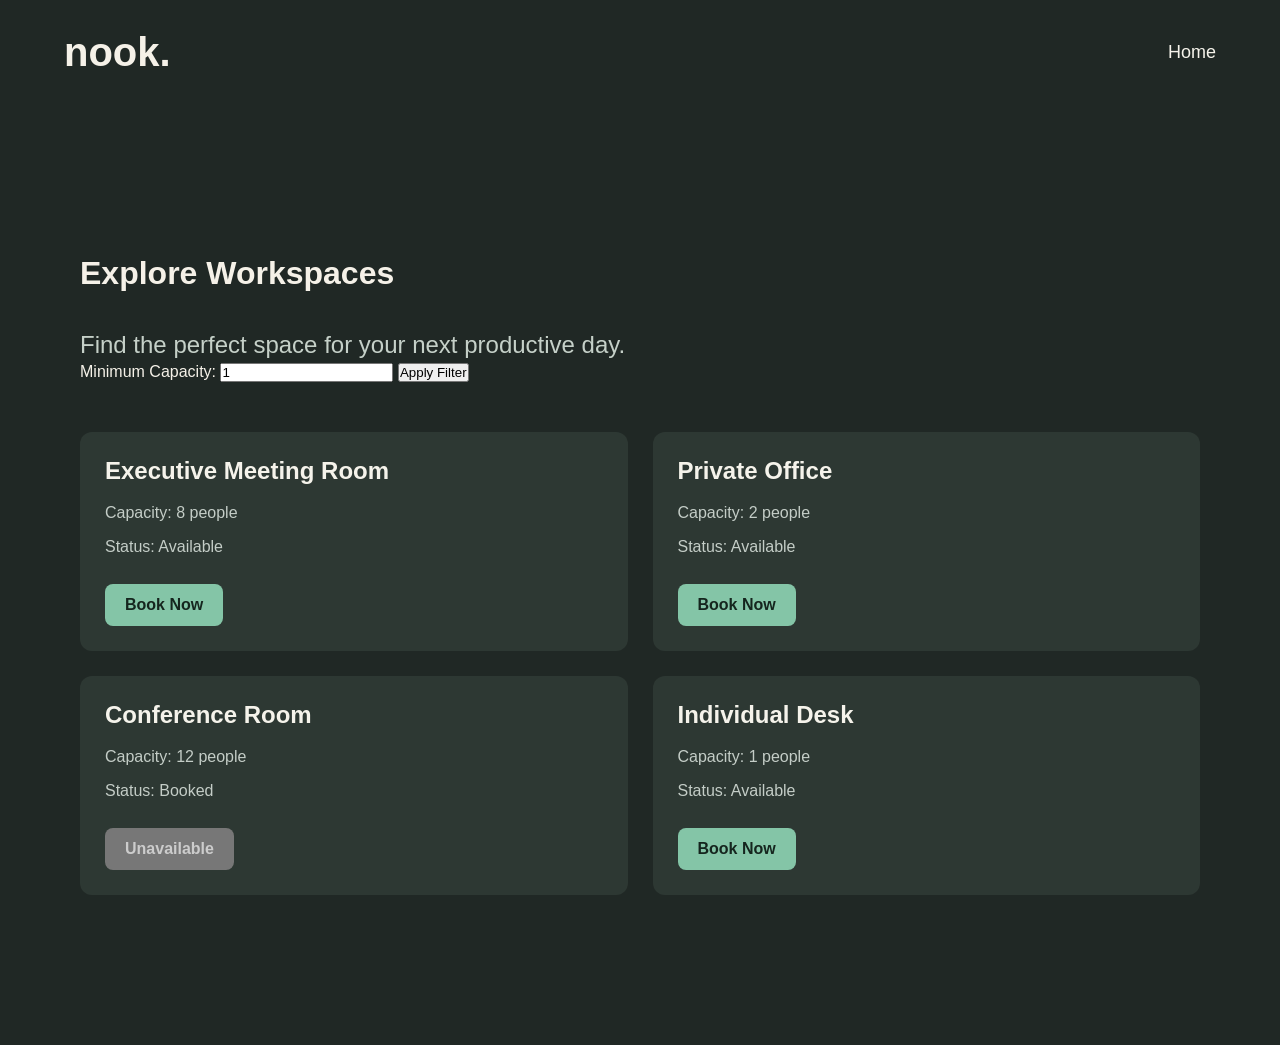
==== frontend/workspaces.html @ 0da818ee "Add workspace browsing, booking and cancellation" ====
<!DOCTYPE html>
<html lang="en">

<head>
    <meta charset="UTF-8">
    <meta name="viewport" content="width=device-width, initial-scale=1.0">

    <title>Explore Workspaces | Nook</title>

    <link rel="stylesheet" href="style.css">
</head>

<body>

    <!-- Navigation bar -->
    <header>
        <div class="logo">nook.</div>

        <nav>
            <a href="index.html">Home</a>
        </nav>
    </header>

    <!-- Workspace browsing section -->
    <main class="workspace-page">

        <h1>Explore Workspaces</h1>

        <p>
            Find the perfect space for your next productive day.
        </p>
        <!-- Filter workspaces by capacity -->
<div class="workspace-filter">

    <label for="capacity-filter">
        Minimum Capacity:
    </label>

    <input
        type="number"
        id="capacity-filter"
        min="1"
        value="1"
    >

    <button id="filter-button">
        Apply Filter
    </button>

</div>

        <!-- Workspace cards will appear here -->
        <section class="workspace-container" id="workspace-container">

        </section>

    </main>

    <script src="script.js"></script>

</body>
</html>
---- frontend/style.css ----
/* Remove the browser's default spacing */
* {
    margin: 0;
    padding: 0;
    box-sizing: border-box;
}

/* Main website appearance */
body {
    background-color: #202825;
    color: #F5F1E8;
    font-family: Arial, sans-serif;
    min-height: 100vh;
}

/* Navigation section */
/* Navigation bar */
.navbar {
    display: flex;
    justify-content: space-between;
    align-items: center;
    padding: 40px 80px;
}

/* Logo */
.logo {
    font-size: 40px;
    font-weight: bold;
}

/* Navigation links */
nav {
    display: flex;
    align-items: center;
    gap: 40px;
}

/* Login link */
.login-link {
    color: #F5F1E8;
    text-decoration: none;
    font-size: 20px;
}

/* Get Started button */
.nav-button {
    background-color: #83C4A3;
    color: #15251E;
    padding: 18px 30px;
    border-radius: 12px;
    text-decoration: none;
    font-size: 18px;
    font-weight: bold;
}

/* Main content */
main {
    padding: 150px 80px;
}

/* Headline */
main h2 {
    font-size: 72px;
    font-weight: bold;
    line-height: 1.2;
}

/* Second headline */
main h2:nth-of-type(2) {
    color: #83C4A3;
}

/* Supporting description */
main p {
    font-size: 24px;
    color: #C5D0C8;
    max-width: 620px;
    line-height: 1.5;
    margin-top: 35px;
}
/* Explore Workspaces button */
.explore-button {
    display: inline-block;
    background-color: #83C4A3;
    color: #15251E;

    padding: 20px 30px;
    margin-top: 40px;

    border-radius: 12px;
    text-decoration: none;

    font-size: 20px;
    font-weight: bold;
}

/* Button hover effect */
.explore-button:hover {
    background-color: #A5D8BC;
}

/* Hero image */
.hero-image {
    width: 450px;
    height: 350px;

    object-fit: cover;
    border-radius: 15px;
}
/* Hero two-column layout */
.hero {
    display: flex;
    align-items: center;
    justify-content: space-between;
    gap: 50px;
}

/* Left column */
.hero-content {
    flex: 1;
    min-width: 0;
}

/* Right column */
.hero-visual {
    flex: 1;
    min-width: 0;
}

/* Meeting room image */
.hero-image {
    width: 100%;
    height: auto;
    display: block;
    border-radius: 15px;
}
/* Workspace page navigation */

.workspace-page + footer {
    margin-top: 40px;
}

/* Navigation link styling */
nav a {
    color: #F5F3EB;
    text-decoration: none;
    font-size: 18px;
}

nav a:hover {
    color: #85C7A7;
}

/* Workspace page header */
header {
    display: flex;
    justify-content: space-between;
    align-items: center;
    padding: 30px 5%;
}

/* Home navigation link */
header a {
    color: #F5F3EB;
    text-decoration: none;
    font-size: 18px;
}

header a:hover {
    color: #85C7A7;
}

/* Workspace cards container */
.workspace-container {
    display: grid;
    grid-template-columns: repeat(2, 1fr);
    gap: 25px;
    margin-top: 50px;
}

/* Individual workspace card */
.workspace-card {
    background-color: #2D3833;
    padding: 25px;
    border-radius: 12px;
}

/* Workspace card headings */
.workspace-card h2 {
    font-size: 24px;
    margin-bottom: 15px;
    color: #F5F3EB;
}

/* Workspace card descriptions */
.workspace-card p {
    font-size: 16px;
    margin: 10px 0;
    color: #C4CDC7;
}

/* Responsive layout */
@media (max-width: 768px) {
    .workspace-container {
        grid-template-columns: 1fr;
    }
}

/* Workspace booking buttons */
.book-button {
    background-color: #84C5A7;
    color: #15251E;
    border: none;
    padding: 12px 20px;
    border-radius: 8px;
    font-size: 16px;
    font-weight: bold;
    cursor: pointer;
    margin-top: 15px;
}

/* Hover effect */
.book-button:hover:not(:disabled) {
    background-color: #A3D8BF;
}

/* Disabled booking button */
.book-button:disabled {
    background-color: #777777;
    color: #CCCCCC;
    cursor: not-allowed;
}
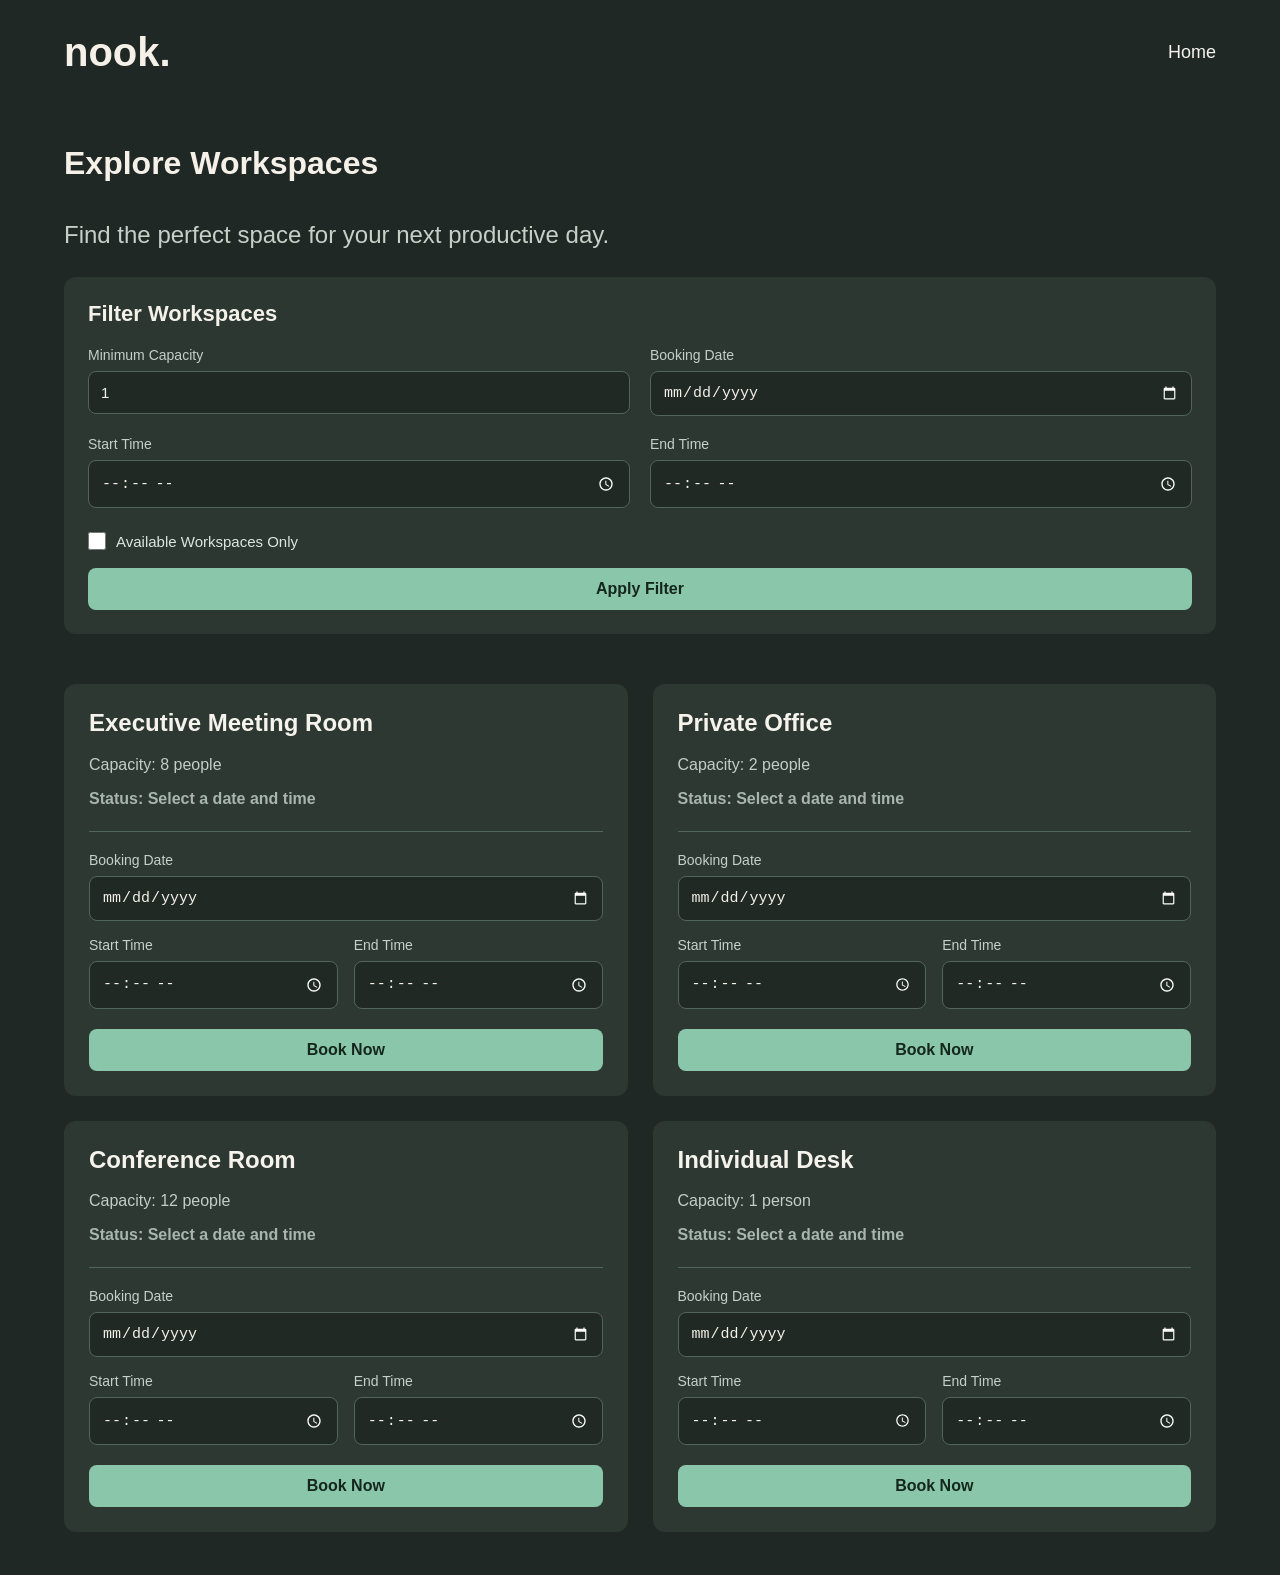
==== commit feed515b: "Complete frontend booking system with reservation management and responsive design" ====
--- a/frontend/workspaces.html
+++ b/frontend/workspaces.html
@@ -29,26 +29,64 @@
         <p>
             Find the perfect space for your next productive day.
         </p>
-        <!-- Filter workspaces by capacity -->
-<div class="workspace-filter">
+            
+            <!-- Filter workspaces by capacity and availability -->
+        <div class="workspace-filter">
 
-    <label for="capacity-filter">
-        Minimum Capacity:
-    </label>
+            <h2>Filter Workspaces</h2>
 
-    <input
-        type="number"
-        id="capacity-filter"
-        min="1"
-        value="1"
-    >
+            <div class="filter-fields">
 
-    <button id="filter-button">
-        Apply Filter
-    </button>
+                <div class="filter-group">
+                    <label for="capacity-filter">
+                        Minimum Capacity
+                    </label>
+                    <input
+                        type="number"
+                        id="capacity-filter"
+                        min="1"
+                        value="1"
+                    >
+                </div>
 
-</div>
+                <div class="filter-group">
+                    <label for="date-filter">
+                        Booking Date
+                    </label>
+                    <input type="date" id="date-filter">
+                </div>
 
+                <div class="filter-group">
+                    <label for="start-time-filter">
+                        Start Time
+                    </label>
+                    <input type="time" id="start-time-filter">
+                </div>
+
+                <div class="filter-group">
+                    <label for="end-time-filter">
+                        End Time
+                    </label>
+                    <input type="time" id="end-time-filter">
+                </div>
+
+            </div>
+
+            <div class="filter-actions">
+
+                <label for="availability-filter"
+                    class="availability-option">
+                    <input type="checkbox" id="availability-filter">
+                    Available Workspaces Only
+                </label>
+
+                <button id="filter-button">
+                    Apply Filter
+                </button>
+
+            </div>
+
+        </div>
         <!-- Workspace cards will appear here -->
         <section class="workspace-container" id="workspace-container">
 
--- a/frontend/style.css
+++ b/frontend/style.css
@@ -1,232 +1,486 @@
-/* Remove the browser's default spacing */
-* {
-    margin: 0;
-    padding: 0;
+                /* Remove the browser's default spacing */
+                * {
+                    margin: 0;
+                    padding: 0;
+                    box-sizing: border-box;
+                }
+
+                /* Main website appearance */
+                body {
+                    background-color: #202825;
+                    color: #F5F1E8;
+                    font-family: Arial, sans-serif;
+                    min-height: 100vh;
+                }
+
+                /* Navigation section */
+                /* Navigation bar */
+                .navbar {
+                    display: flex;
+                    justify-content: space-between;
+                    align-items: center;
+                    padding: 40px 80px;
+                }
+
+                /* Logo */
+                .logo {
+                    font-size: 40px;
+                    font-weight: bold;
+                }
+
+                /* Navigation links */
+                nav {
+                    display: flex;
+                    align-items: center;
+                    gap: 40px;
+                }
+
+                /* Login link */
+                .login-link {
+                    color: #F5F1E8;
+                    text-decoration: none;
+                    font-size: 20px;
+                }
+
+                /* Get Started button */
+                .nav-button {
+                    background-color: #83C4A3;
+                    color: #15251E;
+                    padding: 18px 30px;
+                    border-radius: 12px;
+                    text-decoration: none;
+                    font-size: 18px;
+                    font-weight: bold;
+                }
+
+                /* Main content */
+                main {
+                    padding: 150px 80px;
+                }
+
+                /* Headline */
+                main h2 {
+                    font-size: 72px;
+                    font-weight: bold;
+                    line-height: 1.2;
+                }
+
+                /* Second headline */
+                main h2:nth-of-type(2) {
+                    color: #83C4A3;
+                }
+
+                /* Supporting description */
+                main p {
+                    font-size: 24px;
+                    color: #C5D0C8;
+                    max-width: 620px;
+                    line-height: 1.5;
+                    margin-top: 35px;
+                }
+                /* Explore Workspaces button */
+                .explore-button {
+                    display: inline-block;
+                    background-color: #83C4A3;
+                    color: #15251E;
+
+                    padding: 20px 30px;
+                    margin-top: 40px;
+
+                    border-radius: 12px;
+                    text-decoration: none;
+
+                    font-size: 20px;
+                    font-weight: bold;
+                }
+
+                /* Button hover effect */
+                .explore-button:hover {
+                    background-color: #A5D8BC;
+                }
+
+                /* Hero image */
+                .hero-image {
+                    width: 450px;
+                    height: 350px;
+
+                    object-fit: cover;
+                    border-radius: 15px;
+                }
+                /* Hero two-column layout */
+                .hero {
+                    display: flex;
+                    align-items: center;
+                    justify-content: space-between;
+                    gap: 50px;
+                }
+
+                /* Left column */
+                .hero-content {
+                    flex: 1;
+                    min-width: 0;
+                }
+
+                /* Right column */
+                .hero-visual {
+                    flex: 1;
+                    min-width: 0;
+                }
+
+                /* Meeting room image */
+                .hero-image {
+                    width: 100%;
+                    height: auto;
+                    display: block;
+                    border-radius: 15px;
+                }
+                /* Workspace page navigation */
+
+                .workspace-page + footer {
+                    margin-top: 40px;
+                }
+
+                /* Navigation link styling */
+                nav a {
+                    color: #F5F3EB;
+                    text-decoration: none;
+                    font-size: 18px;
+                }
+
+                nav a:hover {
+                    color: #85C7A7;
+                }
+
+                /* Workspace page header */
+                header {
+                    display: flex;
+                    justify-content: space-between;
+                    align-items: center;
+                    padding: 30px 5%;
+                }
+
+                /* Home navigation link */
+                header a {
+                    color: #F5F3EB;
+                    text-decoration: none;
+                    font-size: 18px;
+                }
+
+                header a:hover {
+                    color: #85C7A7;
+                }
+
+                /* Workspace cards container */
+                .workspace-container {
+                    display: grid;
+                    grid-template-columns: repeat(2, 1fr);
+                    gap: 25px;
+                    margin-top: 50px;
+                }
+
+                /* Individual workspace card */
+                .workspace-card {
+                    background-color: #2D3833;
+                    padding: 25px;
+                    border-radius: 12px;
+                }
+
+                /* Workspace card headings */
+                .workspace-card h2 {
+                    font-size: 24px;
+                    margin-bottom: 15px;
+                    color: #F5F3EB;
+                }
+
+                /* Workspace card descriptions */
+                .workspace-card p {
+                    font-size: 16px;
+                    margin: 10px 0;
+                    color: #C4CDC7;
+                }
+
+                /* Responsive layout */
+                @media (max-width: 768px) {
+                    .workspace-container {
+                        grid-template-columns: 1fr;
+                    }
+                }
+
+                /* Workspace booking buttons */
+                .book-button {
+                    background-color: #84C5A7;
+                    color: #15251E;
+                    border: none;
+                    padding: 12px 20px;
+                    border-radius: 8px;
+                    font-size: 16px;
+                    font-weight: bold;
+                    cursor: pointer;
+                    margin-top: 15px;
+                }
+
+                /* Hover effect */
+                .book-button:hover:not(:disabled) {
+                    background-color: #A3D8BF;
+                }
+
+                /* Disabled booking button */
+                .book-button:disabled {
+                    background-color: #777777;
+                    color: #CCCCCC;
+                    cursor: not-allowed;
+                }
+                /* My Bookings layout */
+                #bookings-container {
+                    display: grid;
+                    grid-template-columns: repeat(2, minmax(0, 1fr));
+                    gap: 24px;
+                    margin-top: 30px;
+                }
+
+                /* Responsive layout for smaller screens */
+                @media (max-width: 768px) {
+                    #bookings-container {
+                        grid-template-columns: 1fr;
+                    }
+                }
+                /* Cancellation button */
+                .cancel-button {
+                    background-color: transparent;
+                    color: #e8a09a;
+                    border: 1px solid #e8a09a;
+                    padding: 10px 20px;
+                    border-radius: 8px;
+                    font-size: 14px;
+                    font-weight: 600;
+                    cursor: pointer;
+                    margin-top: 10px;
+                    transition: all 0.2s ease;
+                }
+
+                /* Hover effect */
+                .cancel-button:hover:not(:disabled) {
+                    background-color: #e8a09a;
+                    color: #202925;
+                }
+
+                /* Disabled cancellation button */
+                .cancel-button:disabled {
+                    color: #85938a;
+                    border-color: #526057;
+                    cursor: not-allowed;
+                    opacity: 0.6;
+                }
+                /* Booking status styling */
+                .booking-status {
+                    font-weight: 600;
+                }
+
+                .booking-status.upcoming {
+                    color: #9ed8b2;
+                }
+
+                .booking-status.in-progress {
+                    color: #efc478;
+                }
+
+                .booking-status.completed {
+                    color: #a9b5ae;
+                }
+                /* Workspace availability status */
+
+                .workspace-status {
+                    font-weight: 600;
+                }
+
+                .workspace-status.available {
+                    color: #9bd8b5;
+                }
+
+                .workspace-status.unavailable {
+                    color: #f2a29a;
+                }
+
+                .workspace-status.invalid {
+                    color: #ebc77e;
+                }
+
+                .workspace-status.neutral {
+                    color: #a8b5ad;
+                }
+                /* Workspace filter section */
+                .workspace-filter {
+                    background-color: #2c3731;
+                    padding: 24px;
+                    border-radius: 12px;
+                    margin-top: 24px;
+                    margin-bottom: 32px;
+                }
+
+                .workspace-filter h2 {
+                    font-size: 22px;
+                    margin: 0 0 20px;
+                    color: #f4f1e8;
+                }
+                /* Filter input layout */
+                .filter-fields {
+                    display: grid;
+                    grid-template-columns: repeat(2, minmax(0, 1fr));
+                    gap: 20px;
+                }
+
+                .filter-group {
+                    display: flex;
+                    flex-direction: column;
+                    gap: 8px;
+                }
+
+                .filter-group label {
+                    font-size: 14px;
+                    font-weight: 500;
+                    color: #c4d0c8;
+                }
+
+                .filter-group input {
+                    width: 100%;
+                    min-width: 0;
+                    box-sizing: border-box;
+                    padding: 12px;
+                    border: 1px solid #52655a;
+                    border-radius: 8px;
+                    background-color: #202923;
+                    color: #f4f1e8;
+                    font-size: 15px;
+                    color-scheme: dark;
+                }
+
+                .filter-group input:focus {
+                    outline: 2px solid #8ac7aa;
+                    outline-offset: 2px;
+                }
+                /* Filter actions */
+                .filter-actions {
+                    display: flex;
+                    flex-direction: column;
+                    gap: 18px;
+                    margin-top: 24px;
+                }
+
+                .availability-option {
+                    display: flex;
+                    align-items: center;
+                    gap: 10px;
+                    color: #dce5df;
+                    font-size: 15px;
+                    cursor: pointer;
+                }
+
+                .availability-option input {
+                    width: 18px;
+                    height: 18px;
+                    accent-color: #8ac7aa;
+                }
+
+                #filter-button {
+                    background-color: #8ac7aa;
+                    color: #15271d;
+                    border: none;
+                    border-radius: 8px;
+                    padding: 12px 24px;
+                    font-size: 16px;
+                    font-weight: 600;
+                    cursor: pointer;
+                    transition: background-color 0.2s;
+                }
+
+                #filter-button:hover {
+                    background-color: #a5d8be;
+                }
+                /* Responsive workspace filter */
+                @media (max-width: 600px) {
+                    .filter-fields {
+                        grid-template-columns: 1fr;
+                    }
+
+                    .workspace-filter {
+                        padding: 18px;
+                    }
+                }
+                /* Workspace booking fields */
+.booking-fields {
+    display: grid;
+    grid-template-columns: repeat(2, minmax(0, 1fr));
+    gap: 16px;
+    margin-top: 20px;
+    padding-top: 20px;
+    border-top: 1px solid #52655a;
+}
+
+.booking-date-group {
+    grid-column: 1 / -1;
+}
+
+.booking-group {
+    display: flex;
+    flex-direction: column;
+    gap: 8px;
+}
+
+.booking-group label {
+    font-size: 14px;
+    font-weight: 500;
+    color: #c4d0c8;
+}
+/* Booking input appearance */
+.booking-group input {
+    width: 100%;
+    min-width: 0;
     box-sizing: border-box;
-}
-
-/* Main website appearance */
-body {
-    background-color: #202825;
-    color: #F5F1E8;
-    font-family: Arial, sans-serif;
-    min-height: 100vh;
-}
-
-/* Navigation section */
-/* Navigation bar */
-.navbar {
-    display: flex;
-    justify-content: space-between;
-    align-items: center;
-    padding: 40px 80px;
-}
-
-/* Logo */
-.logo {
-    font-size: 40px;
-    font-weight: bold;
-}
-
-/* Navigation links */
-nav {
-    display: flex;
-    align-items: center;
-    gap: 40px;
-}
-
-/* Login link */
-.login-link {
-    color: #F5F1E8;
-    text-decoration: none;
-    font-size: 20px;
-}
-
-/* Get Started button */
-.nav-button {
-    background-color: #83C4A3;
-    color: #15251E;
-    padding: 18px 30px;
-    border-radius: 12px;
-    text-decoration: none;
-    font-size: 18px;
-    font-weight: bold;
-}
-
-/* Main content */
-main {
-    padding: 150px 80px;
-}
-
-/* Headline */
-main h2 {
-    font-size: 72px;
-    font-weight: bold;
-    line-height: 1.2;
-}
-
-/* Second headline */
-main h2:nth-of-type(2) {
-    color: #83C4A3;
-}
-
-/* Supporting description */
-main p {
-    font-size: 24px;
-    color: #C5D0C8;
-    max-width: 620px;
-    line-height: 1.5;
-    margin-top: 35px;
-}
-/* Explore Workspaces button */
-.explore-button {
-    display: inline-block;
-    background-color: #83C4A3;
-    color: #15251E;
-
-    padding: 20px 30px;
-    margin-top: 40px;
-
-    border-radius: 12px;
-    text-decoration: none;
-
-    font-size: 20px;
-    font-weight: bold;
-}
-
-/* Button hover effect */
-.explore-button:hover {
-    background-color: #A5D8BC;
-}
-
-/* Hero image */
-.hero-image {
-    width: 450px;
-    height: 350px;
-
-    object-fit: cover;
-    border-radius: 15px;
-}
-/* Hero two-column layout */
-.hero {
-    display: flex;
-    align-items: center;
-    justify-content: space-between;
-    gap: 50px;
-}
-
-/* Left column */
-.hero-content {
-    flex: 1;
-    min-width: 0;
-}
-
-/* Right column */
-.hero-visual {
-    flex: 1;
-    min-width: 0;
-}
-
-/* Meeting room image */
-.hero-image {
+    padding: 12px;
+    border: 1px solid #52655a;
+    border-radius: 8px;
+    background-color: #202923;
+    color: #f4f1e8;
+    font-size: 15px;
+    color-scheme: dark;
+}
+
+.booking-group input:focus {
+    outline: 2px solid #8ac7aa;
+    outline-offset: 2px;
+}
+/* Workspace booking button */
+.workspace-card .book-button {
     width: 100%;
-    height: auto;
-    display: block;
-    border-radius: 15px;
-}
-/* Workspace page navigation */
-
-.workspace-page + footer {
-    margin-top: 40px;
-}
-
-/* Navigation link styling */
-nav a {
-    color: #F5F3EB;
-    text-decoration: none;
-    font-size: 18px;
-}
-
-nav a:hover {
-    color: #85C7A7;
-}
-
-/* Workspace page header */
-header {
-    display: flex;
-    justify-content: space-between;
-    align-items: center;
-    padding: 30px 5%;
-}
-
-/* Home navigation link */
-header a {
-    color: #F5F3EB;
-    text-decoration: none;
-    font-size: 18px;
-}
-
-header a:hover {
-    color: #85C7A7;
-}
-
-/* Workspace cards container */
-.workspace-container {
-    display: grid;
-    grid-template-columns: repeat(2, 1fr);
-    gap: 25px;
-    margin-top: 50px;
-}
-
-/* Individual workspace card */
-.workspace-card {
-    background-color: #2D3833;
-    padding: 25px;
-    border-radius: 12px;
-}
-
-/* Workspace card headings */
-.workspace-card h2 {
-    font-size: 24px;
-    margin-bottom: 15px;
-    color: #F5F3EB;
-}
-
-/* Workspace card descriptions */
-.workspace-card p {
+    margin-top: 20px;
+    padding: 12px 24px;
+    border: none;
+    border-radius: 8px;
+    background-color: #8ac7aa;
+    color: #15271d;
     font-size: 16px;
-    margin: 10px 0;
-    color: #C4CDC7;
-}
-
-/* Responsive layout */
-@media (max-width: 768px) {
-    .workspace-container {
+    font-weight: 600;
+    cursor: pointer;
+    transition: background-color 0.2s;
+}
+
+.workspace-card .book-button:hover {
+    background-color: #a5d8be;
+}
+/* Responsive booking fields */
+@media (max-width: 600px) {
+    .booking-fields {
         grid-template-columns: 1fr;
     }
 }
-
-/* Workspace booking buttons */
-.book-button {
-    background-color: #84C5A7;
-    color: #15251E;
-    border: none;
-    padding: 12px 20px;
-    border-radius: 8px;
-    font-size: 16px;
-    font-weight: bold;
-    cursor: pointer;
-    margin-top: 15px;
-}
-
-/* Hover effect */
-.book-button:hover:not(:disabled) {
-    background-color: #A3D8BF;
-}
-
-/* Disabled booking button */
-.book-button:disabled {
-    background-color: #777777;
-    color: #CCCCCC;
-    cursor: not-allowed;
+/* Workspace page spacing */
+.workspace-page {
+    padding: 40px 5%;
+}
+
+/* Mobile workspace page spacing */
+@media (max-width: 768px) {
+    .workspace-page {
+        padding: 24px 20px;
+    }
 }
